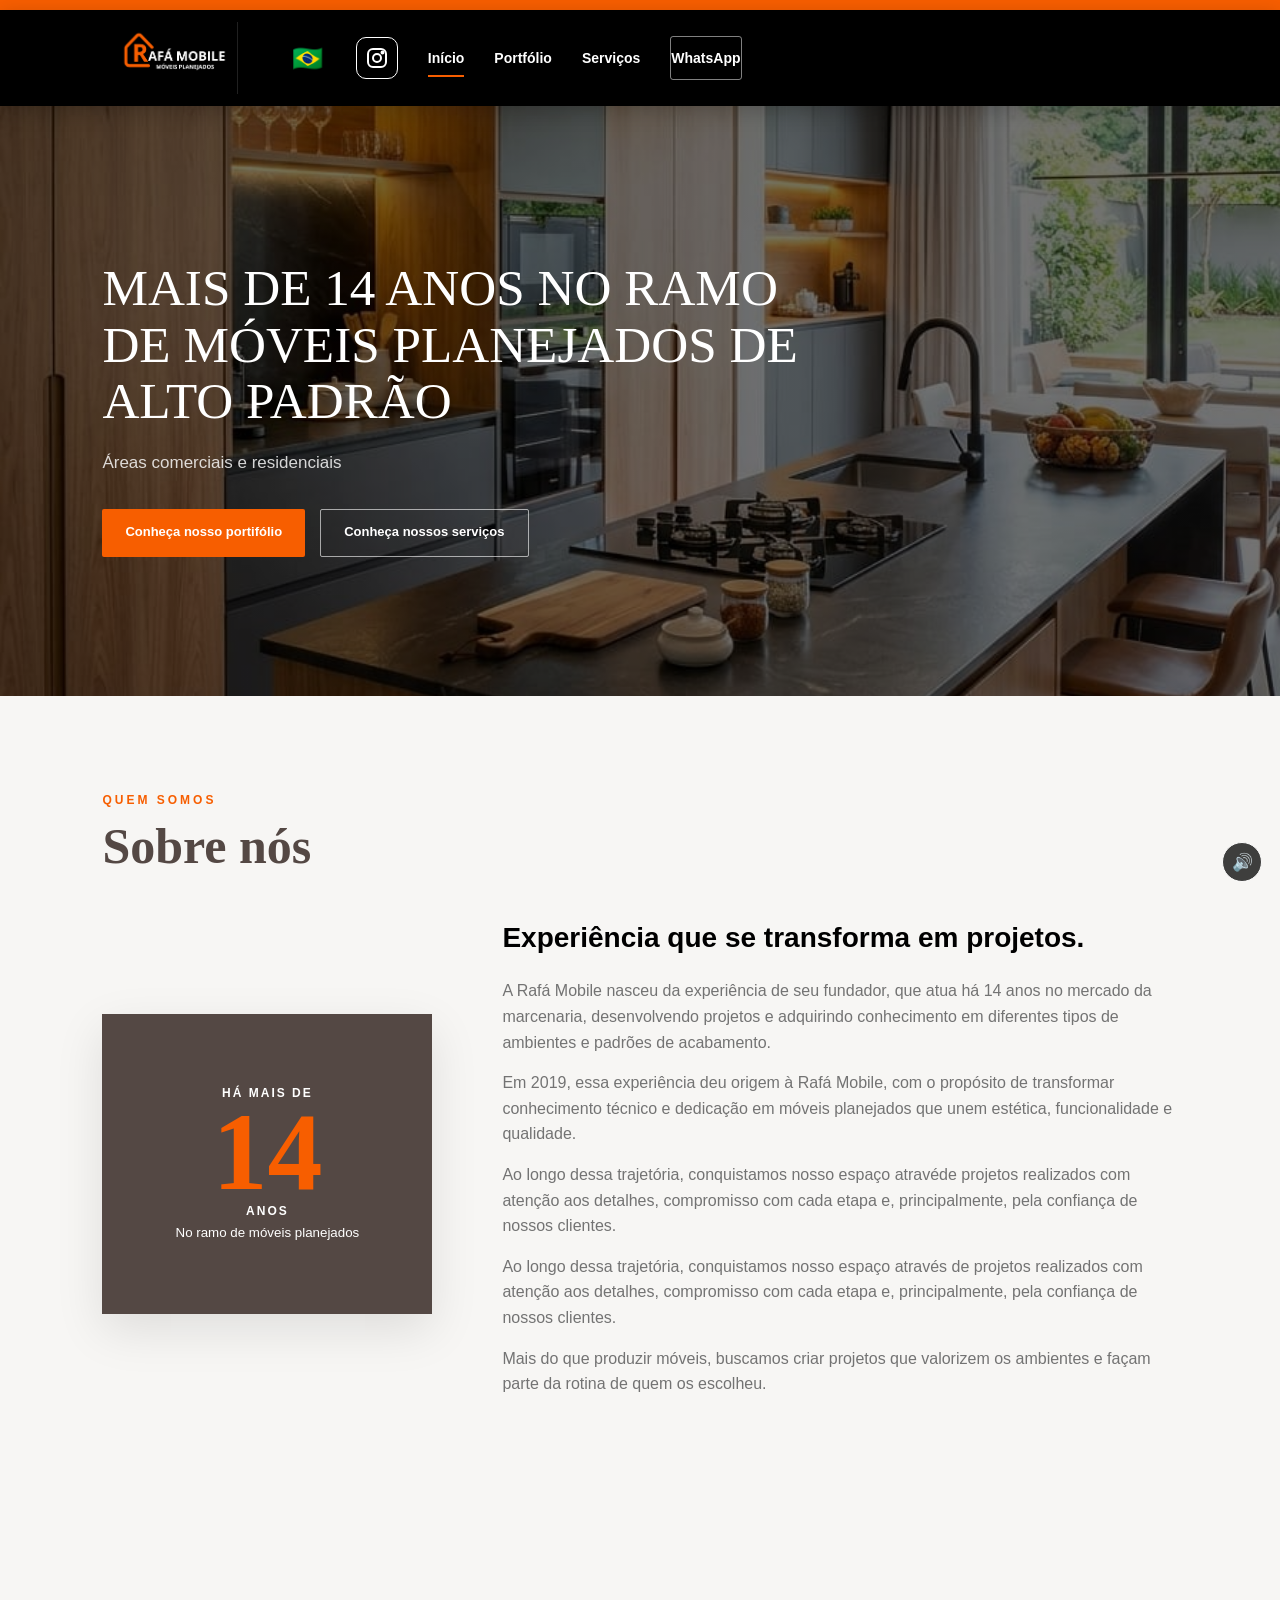
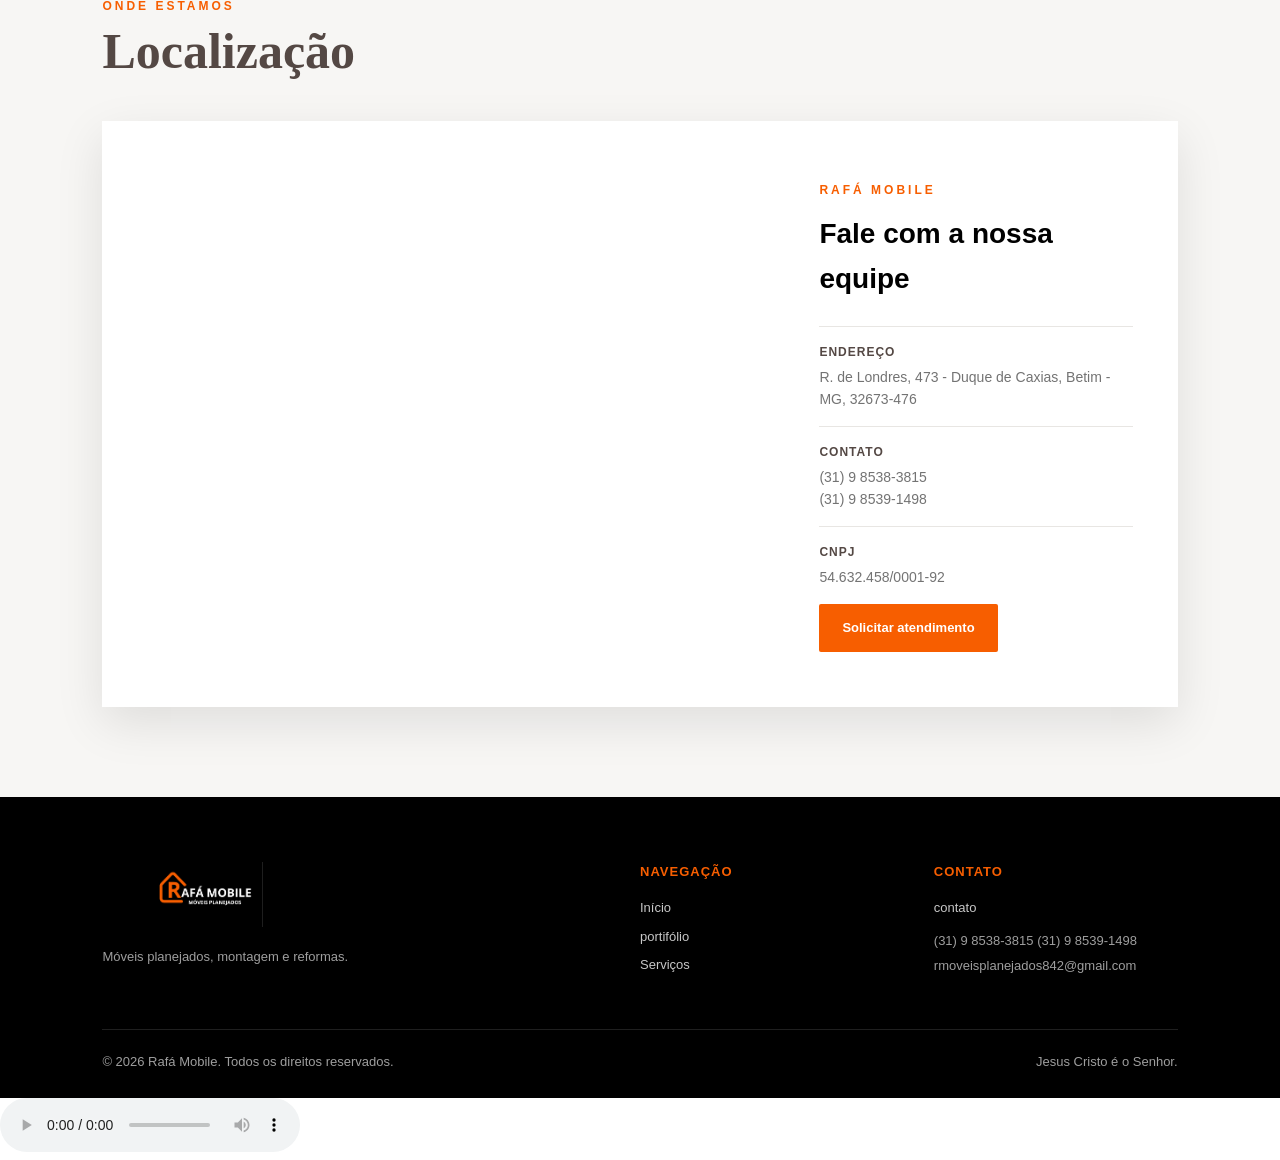
==== site marcenaria/index.html @ 4a2d2c44 "PRIMEIRA VERSÃO SITE RAFA MOBILE" ====
<!DOCTYPE html>
<html lang="pt-BR">

<head>

    <!-- =====================================================
         CONFIGURAÇÕES DA PÁGINA
         ===================================================== -->

    <!-- Permite utilizar caracteres como ç, ã, é, ô etc. -->
    <meta charset="UTF-8">

    <!-- Faz o site se adaptar a celulares, tablets e computadores -->
    <meta name="viewport" content="width=device-width, initial-scale=1.0">

    <!-- Nome que aparece na aba do navegador -->
    <title>Rafá Mobile | Móveis Planejados</title>

    <!-- Liga esta página ao arquivo CSS -->
    <link rel="stylesheet" href="style.css">

</head>


<body>


    <!-- =====================================================
         FAIXA LARANJA NO TOPO
         ===================================================== -->

    <div class="top-bar"></div>



    <!-- =====================================================
         CABEÇALHO / MENU PRINCIPAL
         ===================================================== -->
<header class="header">

    <!-- LOGO + INSTAGRAM -->
    <div class="logo-area">

        <a href="index.html" class="logo">
            <img src="tata.png" alt="Rafá Mobile - Móveis Planejados">
        </a>

         <span class="bandeira-brasil" title="Brasil">🇧🇷</span>

        <!-- Instagram -->
        <a href="https://www.instagram.com/rafamobileofc/"
           target="_blank"
           rel="noopener noreferrer"
           class="instagram">

            <svg class="instagram-svg" viewBox="0 0 24 24" aria-hidden="true">
    <rect x="3" y="3" width="18" height="18" rx="5"></rect>
    <circle cx="12" cy="12" r="4"></circle>
    <circle cx="17.5" cy="6.5" r="1"></circle>
</svg>
        </a>
        

    </div>
        </div>

    <!-- BOTÃO DO MENU NO CELULAR -->
    <button class="botao-menu" id="botaoMenu" type="button" aria-label="Abrir menu">
        ☰
    </button>

   


    <!-- MENU -->
    <nav class="menu">

        <a href="index.html" class="ativo">
            Início
        </a>

        <div class="menu-dropdown">

            <a href="portifolio.html">
                Portfólio
            </a>

            <div class="submenu">

                <a href="portifolio.html#cozinhas">Cozinhas</a>
                <a href="portifolio.html#quartos">Quartos</a>
                <a href="portifolio.html#salas">Salas</a>
                <a href="portifolio.html#banheiros">Banheiros</a>
                <a href="portifolio.html#salascomerciais">Salas Comerciais</a>
                
            </div>

        </div>

        <a href="servicos.html">
            Serviços
        </a>

        <a href="https://wa.me/5531985383815"
           target="_blank"
           rel="noopener noreferrer"
           class="botao-whatsapp">

            WhatsApp

        </a>

    </nav>

</header>



    <!-- =====================================================
         CONTEÚDO PRINCIPAL DO SITE
         ===================================================== -->

    <main>


        <!-- =================================================
             HERO / PRIMEIRO DESTAQUE
             ================================================= -->

        <section class="hero">


            <div class="hero-conteudo">


                <!-- Pequena identificação da empresa -->
                <span class="etiqueta">
                    
                </span>



                <!-- TÍTULO PRINCIPAL -->

                <h1>

                    MAIS DE 14 ANOS NO 
                    RAMO DE  MÓVEIS PLANEJADOS DE ALTO PADRÃO
                   <br>

                    <strong>
                         
                        
                    </strong>

                </h1>



                <!-- Texto de apresentação -->

                <p>
                    Áreas comerciais e residenciais
                </p>



                <!-- BOTÕES PRINCIPAIS -->

                <div class="hero-botoes">

                    <!-- Leva o cliente para os portfólios -->
                    <a
                        href="portifolio.html"
                        class="botao principal"
                    >
                        Conheça nosso portifólio
                    </a>


                    <!-- Leva o cliente para os serviços -->
                    <a
                        href="servicos.html"
                        class="botao secundario"
                    >
                        Conheça nossos serviços
                    </a>

                </div>


            </div>


        </section>



        <!-- =================================================
             QUEM SOMOS
             ================================================= -->

        <section class="secao sobre">


            <!-- TÍTULO DA SEÇÃO -->

            <div class="titulo-secao">

                <span>
                    QUEM SOMOS
                </span>

                <h2>
                    Sobre nós
                </h2>

            </div>



            <!-- =================================================
                 CONTEÚDO DA SEÇÃO
                 ================================================= -->

            <div class="sobre-grid">


                <!-- =================================================
                     DESTAQUE DA EXPERIÊNCIA
                     ================================================= -->

                <div class="experiencia">

                    <span>
                        HÁ MAIS DE
                    </span>

                    <strong>
                        14
                    </strong>

                    <span>
                        ANOS
                    </span>

                    <small>
                        No ramo de móveis planejados 
                    </small>

                </div>



                <!-- =================================================
                     TEXTO DA EMPRESA
                     ================================================= -->

                <div class="sobre-texto">


                    <h3>
                        Experiência que se transforma em projetos.
                    </h3>


                    <p>
                       A Rafá Mobile nasceu da experiência
                       de seu fundador, que atua há 14 anos no mercado
                       da marcenaria, desenvolvendo projetos e 
                       adquirindo conhecimento em diferentes tipos de 
                       ambientes e padrões de acabamento.
                    </p>


                    <p>
                       Em 2019, essa experiência deu origem à Rafá Mobile,
                       com o propósito de transformar 
                       conhecimento técnico e dedicação em móveis planejados
                       que unem estética, funcionalidade e qualidade.
                        
                    </p>


                    <p>
                       Ao longo dessa trajetória, conquistamos nosso espaço
                       atravéde projetos realizados com atenção aos detalhes, 
                       compromisso com cada etapa e, principalmente, pela 
                       confiança de nossos clientes.
                    </p>

                    <p>
                        Ao longo dessa trajetória, conquistamos nosso espaço
                        através de projetos realizados com atenção aos detalhes,
                        compromisso com cada etapa e, principalmente, pela
                        confiança de nossos clientes.
                    </p>

                    <p>
                        Mais do que produzir móveis, buscamos criar projetos que
                        valorizem os ambientes e façam parte da rotina de quem 
                        os escolheu.
                    </p>

                    

                </div>


            </div>


        </section>



        <!-- =================================================
             LOCALIZAÇÃO
             ================================================= -->

        <section class="secao localizacao">


            <!-- TÍTULO DA SEÇÃO -->

            <div class="titulo-secao">

                <span>
                    ONDE ESTAMOS
                </span>

                <h2>
                    Localização
                </h2>

            </div>



            <!-- =================================================
                 ÁREA DO MAPA + INFORMAÇÕES
                 ================================================= -->

            <div class="localizacao-grid">


                <!-- =================================================
                     MAPA

                     POR ENQUANTO É UM ESPAÇO RESERVADO.
                     DEPOIS VAMOS COLOCAR O GOOGLE MAPS AQUI.
                     ================================================= -->

              <iframe src="https://www.google.com/maps/embed?pb=!1m18!1m12
              !1m3!1d1492.9638254910103!2d-44.154298283526614!3d-19.933976
              031661878!2m3!1f0!2f0!3f0!3m2!1i1024!2i768!4f13.1!3m3!1m2!1s
              0xa6c1ea0f3ea251%3A0xa92722685cc5b4ae!2sR.%20de%20Londres%2C
              %20473%20-%20Duque%20de%20Caxias%2C%20Betim%20-%20MG%2C%2032
              673-476!5e1!3m2!1spt-BR!2sbr!4v1789169307112!5m2!1spt-BR!2sbr"
         width="300"
         height="200" 
             style="border:0;" allowfullscreen="" loading="lazy" referrerpolicy
             ="strict-origin-when-cross-origin">

              </iframe>



                <!-- =================================================
                     INFORMAÇÕES DA EMPRESA
                     ================================================= -->

                <div class="informacoes">


                    <!-- Nome da empresa -->

                    <span class="etiqueta">
                        RAFÁ MOBILE
                    </span>



                    <h3>
                        Fale com a nossa equipe
                    </h3>



                    <!-- =================================================
                         ENDEREÇO
                         ================================================= -->

                    <div class="informacao">

                        <strong>
                            Endereço
                        </strong>

                        <!--
                            TROCAR PELO ENDEREÇO REAL
                        -->

                        <span>
                            R. de Londres, 473 - Duque de Caxias, Betim - MG, 32673-476
                        </span>

                    </div>



                    <!-- =================================================
                         WHATSAPP / TELEFONES
                         ================================================= -->

                    <div class="informacao">

                        <strong>
                           contato
                        </strong>

                        <span>

                            (31) 9 8538-3815

                            <br>

                            (31) 9 8539-1498

                        </span>

                    </div>



                    <!-- =================================================
                         CNPJ
                         ================================================= -->

                    <div class="informacao">

                        <strong>
                            CNPJ
                        </strong>

                        <!--
                            TROCAR PELO CNPJ REAL
                        -->

                        <span>
                            54.632.458/0001-92
                        </span>

                    </div>



                    <!-- =================================================
                         BOTÃO DE ATENDIMENTO
                         ================================================= -->

                    <a
                        href="https://wa.me/5531985383815"
                        target="_blank"
                        rel="noopener noreferrer"
                        class="botao principal"
                    >
                        Solicitar atendimento
                    </a>


                </div>


            </div>


        </section>


    </main>



    <!-- =====================================================
         RODAPÉ
         ===================================================== -->

    <footer class="rodape">


        <div class="rodape-grid">


            <!-- =================================================
                 EMPRESA
                 ================================================= -->

            <div>

                <img
                    src="tata.png"
                    alt="Rafá Mobile"
                    class="logo-rodape"
                >


                <p>
                    Móveis planejados, montagem e reformas.
                </p>


            </div>



            <!-- =================================================
                 NAVEGAÇÃO
                 ================================================= -->

            <div>

                <h4>
                    Navegação
                </h4>


                <a href="index.html">
                    Início
                </a>


                <a href="portifolio.html">
                    portifólio
                </a>


                <a href="serviços.tml">
                    Serviços
                </a>

            </div>



            <!-- =================================================
                 CONTATO
                 ================================================= -->

            <div>

                <h4>
                    Contato
                </h4>


                <a
                    href="https://wa.me/5531985383815"
                    target="_blank"
                    rel="noopener noreferrer"
                >
                    contato
                </a>


                <span>
                    (31) 9 8538-3815
                </span>


                <span>
                    (31) 9 8539-1498
                </span>


                <!--
                    Quando você me passar o e-mail,
                    podemos colocar aqui também.
                -->

                <span>
                   rmoveisplanejados842@gmail.com
                </span>

            </div>


        </div>



        <!-- =================================================
             PARTE FINAL DO RODAPÉ
             ================================================= -->

        <div class="rodape-final">


            <span>
                © 2026 Rafá Mobile. Todos os direitos reservados.
            </span>


            <span>
                Jesus Cristo é o Senhor.
            </span>


        </div>


    </footer>

<audio id="somAmbiente" controls loop>
    <source src="musica.mp3" type="audio/mp3">
</audio>

<button id="botaoSom" class="botao-som" type="button">
    🔊
</button>

<script>
    const som = document.getElementById("somAmbiente");
    const botaoSom = document.getElementById("botaoSom");

    // Som bem baixinho, apenas como ambiente
    som.volume = 0.02;

    // Tenta iniciar o som automaticamente
    som.play().catch(function () {
        // O navegador pode bloquear o autoplay.
        // Nesse caso, o botão poderá iniciar o som.
    });

    // Botão para desligar ou ligar o som
    botaoSom.addEventListener("click", function () {

        if (som.paused) {
            som.play();
            botaoSom.textContent = "🔊";
        } else {
            som.pause();
            botaoSom.textContent = "🔇";
        }

    });

</script>

<script>
    const botaoMenu = document.getElementById("botaoMenu");
    const menu = document.querySelector(".menu");

    botaoMenu.addEventListener("click", function () {

        menu.classList.toggle("menu-aberto");

        if (menu.classList.contains("menu-aberto")) {
            botaoMenu.textContent = "✕";
        } else {
            botaoMenu.textContent = "☰";
        }

    });
</script>
</body>

</html>
---- site marcenaria/style.css ----
/* ==========================================================
   CORES DA RAFA MOBILE
   ========================================================== */

:root {

    /* Laranja da marcenaria */
    --laranja: #F75E00;

    /* Cinza */
    --cinza: #737373;

    /* Marrom */
    --marrom: #544844;

    /* Preto */
    --preto: #000000;

    /* Branco */
    --branco: #FFFFFF;

    /* Fundo levemente acinzentado */
    --fundo: #F7F6F4;

    /* Cinza bem claro */
    --cinza-claro: #E8E6E3;

    /*Fundo claro do portifolio*/
    --fundo-claro: #F2F2F2;
}


/* ==========================================================
   CONFIGURAÇÕES GERAIS
   ========================================================== */

*{
    box-sizing: border-box;
    margin: 0;
    padding: 0;
}


/* Rolagem suave quando clicar nos links */
html {
    scroll-behavior: smooth;
}


/* Corpo do site */
body {

    font-family: Arial, Helvetica, sans-serif;

    color: var(--preto);

    background: var(--branco);

    line-height: 1.6;
}


/* Tira o sublinhado dos links */
a {
    text-decoration: none;
    color: inherit;
}


/* ==========================================================
   FAIXA LARANJA DO TOPO
   ========================================================== */

.top-bar {

    height: 10px;

    background-color: #F75E00;
}


/* ==========================================================
   CABEÇALHO
   ========================================================== */

.header {

    min-height: 95px;

    padding: 12px 6%;

    background-color: var(--preto);

    display: flex;

    align-items: center;

    gap: 30px;

    position: sticky;

    top: 0;

    z-index: 100;

    box-shadow: 0 5px 20px rgba(0,0,0,0.20);
}


/* ==========================================================
   LOGO
   ========================================================== */

.logo {

    margin-right: auto;

    display: flex;

    align-items: center;
}


.logo img {

    width: 200px;

    max-height: 72px;

    object-fit: contain;
}
/* Área que junta a logo + Instagram */
.logo-area {
    display: flex;
    align-items: center;
    gap: 15px;
}

/* Ícone do Instagram */
.instagram {
    width: 40px;
    height: 40px;

    border: 2px solid var(--branco);
    border-radius: 10px;

    display: flex;
    align-items: center;
    justify-content: center;

    color: var(--branco);
    text-decoration: none;

    transition: 0.3s;
}

/* Desenho do Instagram */
.instagram-icone {
    font-size: 28px;
    line-height: 1;
}

/* Efeito quando passar o mouse */
.instagram:hover {
    color: var(--laranja);
    border-color: var(--laranja);
}


/* ==========================================================
   MENU
   ========================================================== */

.menu {

    display: flex;

    gap: 30px;

    align-items: center;
}


.menu a {

    color: white;

    font-size: 14px;

    font-weight: bold;

    padding: 10px 0;

    position: relative;
}


/* Linha laranja abaixo do menu */

.menu a::after {

    content: "";

    position: absolute;

    bottom: 2px;

    left: 0;

    width: 0;

    height: 2px;

    background-color: var(--laranja);

    transition: 0.3s;
}


/* Quando passar o mouse */

.menu a:hover::after {

    width: 100%;
}


/* Página atual */

.menu a.ativo::after {

    width: 100%;
}


/* ==========================================================
   BOTÃO WHATSAPP DO MENU
   ========================================================== */

.botao-whatsapp {

    color: white;

    border: 1px solid rgba(255,255,255,0.5);

    padding: 11px 18px;

    font-size: 13px;

    font-weight: bold;

    border-radius: 3px;

    transition: 0.3s;
}


.botao-whatsapp:hover {

    background-color: var(--laranja);

    border-color: var(--laranja);
}


/* ==========================================================
   PRIMEIRA SEÇÃO
   ========================================================== */

.hero
 {

    min-height: 590px;

    display: flex;

    align-items: center;

    padding: 80px 8%;

    /*
       Por enquanto usamos um fundo elegante.

       Depois podemos colocar uma foto REAL
       de um projeto da marcenaria aqui.
    */

    background:
        linear-gradient(
            90deg,
            rgba(0,0,0,0.92),
            rgba(0,0,0,0.65)
        ),
        linear-gradient(
            135deg,
            var(--marrom),
            var(--cinza)
        );
}


.hero-conteudo {

    max-width: 700px;

    color: white;
}


/* Pequeno texto */

.etiqueta {

    color: var(--laranja);

    font-size: 12px;

    font-weight: bold;

    letter-spacing: 3px;
}


/* Título principal */

.hero h1 {

    margin-top: 15px;

    margin-bottom: 20px;

    font-family: Georgia, serif;

    font-size: clamp(36px, 4vw, 52px);

    line-height: 1.1;

    font-weight: normal;
}


.hero h1 strong {

    font-weight: bold;
}


/* Texto abaixo do título */

.hero p {

    max-width: 600px;

    color: rgba(255,255,255,0.82);

    font-size: 17px;
}


/* ==========================================================
   BOTÕES DA PRIMEIRA SEÇÃO
   ========================================================== */

.hero-botoes {

    display: flex;

    gap: 15px;

    margin-top: 32px;

    flex-wrap: wrap;
}


/* Botão geral */

.botao {

    display: inline-flex;

    align-items: center;

    justify-content: center;

    min-height: 48px;

    padding: 0 23px;

    font-size: 13px;

    font-weight: bold;

    border-radius: 2px;

    transition: 0.3s;
}


/* Botão laranja */

.botao.principal {

    background-color: var(--laranja);

    color: white;
}


.botao.principal:hover {

    transform: translateY(-2px);

    filter: brightness(0.90);
}


/* Botão transparente */

.botao.secundario {

    border: 1px solid rgba(255,255,255,0.6);

    color: white;
}


.botao.secundario:hover {

    background-color: white;

    color: black;
}


/* ==========================================================
   SEÇÕES
   ========================================================== */

.secao {

    padding: 90px 8%;
}


/* ==========================================================
   TÍTULOS DAS SEÇÕES
   ========================================================== */

.titulo-secao {

    margin-bottom: 42px;
}


.titulo-secao span {

    color: var(--laranja);

    font-size: 12px;

    font-weight: bold;

    letter-spacing: 3px;
}


.titulo-secao h2 {

    font-family: Georgia, serif;

    font-size: 50px;

    line-height: 1.1;

    margin-top: 7px;

    color: var(--marrom);
}


/* Título centralizado */

.centralizado {

    text-align: 1px;
}


.centralizado p {

    color: var(--cinza);

    margin-top: 20px;
}


/* ==========================================================
   SOBRE NÓS
   ========================================================== */

.sobre {

    background-color: var(--fundo);
}


.sobre-grid {

    display: grid;

    grid-template-columns: 330px 1fr;

    gap: 70px;

    align-items: center;
}


/* Caixa dos 14 anos */

.experiencia {

    min-height: 300px;

    background-color: var(--marrom);

    color: white;

    display: flex;

    flex-direction: column;

    align-items: center;

    justify-content: center;

    text-align: center;

    box-shadow: 0 16px 45px rgba(0,0,0,0.10);
}


.experiencia strong {

    color: var(--laranja);

    font-family: Georgia, serif;

    font-size: 110px;

    line-height: 0.9;
}


.experiencia span {

    font-size: 12px;

    font-weight: bold;

    letter-spacing: 2px;
}


/* Texto */

.sobre-texto {

    max-width: 700px;
}


.sobre-texto h3 {

    font-size: 28px;

    margin-bottom: 18px;
}


.sobre-texto p {

    color: var(--cinza);

    margin-bottom: 15px;
}


/* ==========================================================
   CARDS DE SERVIÇOS
   ========================================================== */

.servicos {

    background-color: white;
}


.cards-servicos {

    max-width: 1100px;

    margin: 0 auto;

    display: grid;

    grid-template-columns: repeat(3, 1fr);

    gap: 20px;
}


.card-servico {

    padding: 35px;

    border: 1px solid var(--cinza-claro);

    background-color: white;

    transition: 0.3s;
}


/* Efeito quando passa o mouse */

.card-servico:hover {

    transform: translateY(-5px);

    box-shadow: 0 16px 45px rgba(0,0,0,0.10);

    border-color: var(--laranja);
}


.numero {

    color: var(--laranja);

    font-size: 13px;

    font-weight: bold;

    display: block;

    margin-bottom: 30px;
}


.card-servico h3 {

    font-size: 19px;

    margin-bottom: 10px;
}


.card-servico p {

    color: var(--cinza);

    font-size: 14px;
}


/* Botão central */

.botao-centralizado {

    text-align: center;

    margin-top: 35px;
}


/* Botão preto */

.botao-preto {

    background-color: var(--preto);

    color: white;
}


.botao-preto:hover {

    background-color: var(--marrom);
}


/* ==========================================================
   LOCALIZAÇÃO
   ========================================================== */

.localizacao {

    background-color: var(--fundo);
}


.localizacao-grid {

    display: grid;

    grid-template-columns: 1.25fr 0.75fr;

    min-height: 430px;

    background-color: white;

    box-shadow: 0 16px 45px rgba(0,0,0,0.10);
}


/* Área onde ficará o mapa */

.mapa {

    min-height: 430px;

    display: flex;

    align-items: center;

    justify-content: center;

    text-align: center;

    color: var(--cinza);

    /*
       Fundo provisório simulando mapa.
    */

    background-color: #eeeeee;

    background-image:
        linear-gradient(
            rgba(115,115,115,0.10) 1px,
            transparent 1px
        ),
        linear-gradient(
            90deg,
            rgba(115,115,115,0.10) 1px,
            transparent 1px
        );

    background-size: 45px 45px;
}


.mapa-conteudo h3 {

    margin-top: 5px;
}


.mapa-conteudo p {

    font-size: 14px;
}


.icone-mapa {

    color: var(--laranja);

    font-size: 42px;
}


/* Informações */

.informacoes {

    padding: 55px 45px;
}


.informacoes h3 {

    font-size: 28px;

    margin: 10px 0 25px;
}


.informacao {

    border-top: 1px solid var(--cinza-claro);

    padding: 16px 0;

    display: flex;

    flex-direction: column;

    gap: 3px;
}


.informacao strong {

    font-size: 12px;

    text-transform: uppercase;

    letter-spacing: 1px;

    color: var(--marrom);
}


.informacao span {

    color: var(--cinza);

    font-size: 14px;
}


/* ==========================================================
   WHATSAPP FLUTUANTE
   ========================================================== */

.whatsapp-flutuante {

    position: fixed;

    right: 22px;

    bottom: 22px;

    z-index: 200;

    background-color: #1cae55;

    color: white;

    padding: 13px 18px;

    border-radius: 30px;

    font-size: 13px;

    font-weight: bold;

    box-shadow: 0 8px 25px rgba(0,0,0,0.22);

    transition: 0.3s;
}


.whatsapp-flutuante:hover {

    transform: translateY(-3px);
}


/* ==========================================================
   RODAPÉ
   ========================================================== */

.rodape {

    background-color: var(--preto);

    color: white;

    padding: 65px 8% 25px;
}


.rodape-grid {

    display: grid;

    grid-template-columns: 2fr 1fr 1fr;

    gap: 50px;

    padding-bottom: 45px;
}


/* Logo do rodapé */

.logo-rodape {

    width: 210px;

    max-height: 65px;

    object-fit: contain;

    margin-bottom: 12px;
}


.rodape p,
.rodape span {

    color: rgba(255,255,255,0.62);

    font-size: 13px;
}


.rodape h4 {

    color: var(--laranja);

    margin-bottom: 15px;

    font-size: 13px;

    text-transform: uppercase;

    letter-spacing: 1px;
}


.rodape a {

    display: block;

    color: rgba(255,255,255,0.78);

    font-size: 13px;

    margin: 8px 0;
}


.rodape a:hover {

    color: var(--laranja);
}


/* ==========================================================
   PARTE FINAL DO RODAPÉ
   ========================================================== */

.rodape-final {

    border-top: 1px solid rgba(255,255,255,0.12);

    padding-top: 22px;

    display: flex;

    justify-content: space-between;

    gap: 20px;

    flex-wrap: wrap;
}


/* ==========================================================
   RESPONSIVIDADE
   ========================================================== */

/*
   Quando a tela ficar menor, como em um celular,
   o layout vai se adaptar.
*/

@media (max-width: 850px) {

    .header {

        flex-wrap: wrap;

        padding: 12px 5%;
    }


    .logo {

        width: 100%;
    }


    .logo img {

        width: 190px;
    }


    .menu {

        width: 100%;

        gap: 20px;

        overflow-x: auto;
    }


    .sobre-grid {

        grid-template-columns: 1fr;
    }


    .localizacao-grid {

        grid-template-columns: 1fr;
    }


    .cards-servicos {

        grid-template-columns: 1fr;
    }


    .mapa {

        min-height: 300px;
    }


    .rodape-grid {

        grid-template-columns: 1fr 1fr;
    }
}


/* ==========================================================
   CELULAR PEQUENO
   ========================================================== */

@media (max-width: 520px) {

    .secao {

        padding: 65px 6%;
    }


    .hero {

        min-height: 560px;

        padding: 60px 6%;
    }


    .hero h1 {

        font-size: 40px;
    }


    .hero-botoes .botao {

        width: 100%;
    }


    .rodape-grid {

        grid-template-columns: 1fr;
    }


    .whatsapp-flutuante {

        right: 15px;

        bottom: 15px;
    }
}


/*comeco da pagina porfifolio*/
/* =========================================================
   PORTFÓLIO RAFÁ MOBILE
   Layout pensado primeiro para celular
   ========================================================= */


/* =========================================================
   TOPO
   ========================================================= */

.portfolio-topo {
    background-color: var(--preto);
    color: var(--branco);
    padding: 15px 6% 55px;
}


/* Botão pequeno no canto superior */

.voltar-inicio {
    display: inline-block;

    color: rgba(255,255,255,0.75);

    font-size: 12px;
    font-weight: bold;

    margin-bottom: 25px;

    transition: 0.3s;
}

.voltar-inicio:hover {
    color: var(--laranja);
}


/* Logo */

.portfolio-logo {
    text-align: center;
    margin-bottom: 35px;
}

.portfolio-logo img {
    width: 190px;
    max-width: 80%;
    height: auto;
}


/* Apresentação */

.portfolio-apresentacao {
    text-align: center;
    max-width: 100px;
    margin: 0 auto;
}

.portfolio-apresentacao > span {
    color: var(--laranja);

    font-size: 12px;
    font-weight: bold;

    letter-spacing: 3px;
}

.portfolio-apresentacao h1 {
    font-family: Georgia, serif;

    font-size: 32px;
    line-height: 1.2;

    font-weight: normal;

    margin: 12px 0 18px;
}

.portfolio-apresentacao p {
    color: rgba(255,255,255,0.72);

    font-size: 7px;
    line-height: 1.7;
}


/* =========================================================
   CATEGORIAS
   ========================================================= */

.portfolio-categorias {
    background-color: var(--fundo-claro);

    padding: 35px 6%;

    text-align: center;

    border-bottom: 1px solid var(--cinza-claro);
}


.titulo-categoria {
    display: block;

    color: var(--laranja);

    font-size: 11px;
    font-weight: bold;

    letter-spacing: 2px;

    margin-bottom: 18px;
}


.botoes-categorias {
    display: flex;

    justify-content: center;

    flex-wrap: wrap;

    gap: 9px;
}


.botoes-categorias a {
    display: inline-flex;

    align-items: center;
    justify-content: center;

    min-height: 42px;

    padding: 0 16px;

    background-color: var(--branco);

    border: 1px solid var(--marrom);

    color: var(--marrom);

    font-size: 12px;
    font-weight: bold;

    border-radius: 2px;

    transition: 0.3s;
}


.botoes-categorias a:hover {
    background-color: var(--laranja);

    border-color: var(--laranja);

    color: var(--branco);
}


/* =========================================================
   CATEGORIAS / AMBIENTES
   ========================================================= */

.portfolio-categoria {
    padding: 65px 6%;

    /* Faz o clique da categoria parar no lugar certo */
    scroll-margin-top: 20px;
}


/* Fundo alternado entre as categorias */

.portfolio-categoria:nth-of-type(even) {
    background-color: var(--fundo-claro);
}


/* Título do ambiente */

.titulo-ambiente {
    text-align: center;

    margin-bottom: 35px;
}


.titulo-ambiente span {
    color: var(--laranja);

    font-size: 11px;
    font-weight: bold;

    letter-spacing: 3px;
}


.titulo-ambiente h2 {
    color: var(--marrom);

    font-family: Georgia, serif;

    font-size: 36px;

    line-height: 1.1;

    margin-top: 7px;
}


/* =========================================================
   LISTA DOS PROJETOS
   ========================================================= */

.projetos-grid {

    /*
       No celular:
       um projeto por vez.
    */

    display: grid;

    grid-template-columns: 1fr;

    gap: 35px;

    max-width: 700px;

    margin: 0 auto;
}


/* =========================================================
   CARTÃO DO PROJETO
   ========================================================= */

.projeto {

    background-color: var(--branco);

    border: 1px solid var(--cinza-claro);

    overflow: hidden;
}


/* =========================================================
   IMAGENS
   ========================================================= */

.imagem-projeto {
    width: 100%;

    background-color: var(--fundo);
}


/* Texto PROJETO / EXECUTADO */

.imagem-projeto > span {
    display: block;

    padding: 10px 15px 8px;

    color: var(--marrom);

    font-size: 10px;

    font-weight: bold;

    letter-spacing: 2px;

    background-color: var(--fundo);
}


/*
   A imagem ocupa toda a largura disponível.

   Você pode colocar uma imagem maior ou menor.
   O site adapta automaticamente.
*/

.imagem-projeto img {

    display: block;

    width: 100%;

    /*
       Mantém todas as imagens com proporção igual.
    */

    aspect-ratio: 4 / 3;

    /*
       Faz a imagem preencher o espaço
       sem deformar.
    */

    object-fit: cover;
}


/* =========================================================
   TEXTO DO PROJETO
   ========================================================= */

.projeto-conteudo {

    padding: 22px 20px 25px;
}


.projeto-conteudo h3 {

    color: var(--preto);

    font-size: 18px;

    margin-bottom: 9px;
}


.projeto-conteudo p {

    color: var(--cinza);

    font-size: 13px;

    line-height: 1.7;

    margin-bottom: 20px;
}


/* =========================================================
   BOTÃO DO WHATSAPP / ORÇAMENTO
   ========================================================= */

.botao-projeto {

    display: flex;

    align-items: center;

    justify-content: center;

    width: 100%;

    min-height: 45px;

    padding: 0 18px;

    background-color: var(--laranja);

    color: var(--branco);

    font-size: 12px;

    font-weight: bold;

    border-radius: 2px;

    transition: 0.3s;
}


.botao-projeto:hover {

    background-color: var(--marrom);

    transform: translateY(-2px);
}


/* =========================================================
   COMPUTADOR
   ========================================================= */

@media (min-width: 700px) {

    .portfolio-topo {

        padding: 20px 8% 70px;
    }


    .portfolio-logo img {

        width: 220px;
    }


    .portfolio-apresentacao h1 {

        font-size: 45px;
    }


    .portfolio-categoria {

        padding: 90px 8%;
    }


    /*
       No computador, os projetos ficam
       dois lado a lado.
    */

    .projetos-grid {

        grid-template-columns: repeat(2, 1fr);

        max-width: 1100px;

        gap: 25px;
    }

}


/* =========================================================
   CELULARES MUITO PEQUENOS
   ========================================================= */

@media (max-width: 380px) {

    .portfolio-apresentacao h1 {

        font-size: 28px;
    }


    .botoes-categorias a {

        width: 100%;
    }

}
/* ==============================
   MENU SUSPENSO DO PORTFÓLIO
   ============================== */

/* Área que segura o botão Portfólio e o submenu */
.menu-dropdown {
    position: relative;
}

/* Esconde as opções inicialmente */
.submenu {
    display: none;
    position: absolute;
    top: 100%;
    left: 50%;
    transform: translateX(-50%);
    background-color: var(--preto);
    min-width: 160px;
    padding: 8px 0;
    z-index: 1000;
}

/* Faz as opções aparecerem ao passar o mouse */
.menu-dropdown:hover .submenu {
    display: flex;
    flex-direction: column;
}

/* Aparência de cada opção */
.submenu a {
    color: var(--branco);
    text-decoration: none;
    padding: 10px 18px;
    font-size: 14px;
    text-align: center;
    white-space: nowrap;
}

/* Quando passar o mouse em uma opção */
.submenu a:hover {
    background-color: var(--laranja);
}

/* =========================================
   FOTOS DE FUNDO SOMENTE NO HERO
   ========================================= */

.hero {
    background-image:
        linear-gradient(rgba(0, 0, 0, 0.55), rgba(0, 0, 0, 0.55)),
        url("imagens/cozinha-01-executado.jpg");

    background-size: cover;
    background-position: center;

    animation: trocar-fundo-hero 20s infinite;
}


/* =========================================
   TROCA AUTOMÁTICA DAS FOTOS
   ========================================= */

@keyframes trocar-fundo-hero {

    0%, 24% {
        background-image:
            linear-gradient(rgba(0, 0, 0, 0.55), rgba(0, 0, 0, 0.55)),
            url("capa1.jpeg");
    }

    25%, 49% {
        background-image:
            linear-gradient(rgba(0, 0, 0, 0.55), rgba(0, 0, 0, 0.55)),
            url("capa2.jpeg");}

    50%, 74% {
        background-image:
            linear-gradient(rgba(0, 0, 0, 0.55), rgba(0, 0, 0, 0.55)),
            url("capa3.jpeg");
    }

    75%, 100% {
        background-image:
            linear-gradient(rgba(0, 0, 0, 0.55), rgba(0, 0, 0, 0.55)),
            url("capa4.jpeg");
    }

}
/* FOTO DE FUNDO DO HERO */
.hero {
    background-image:
        linear-gradient(rgba(0, 0, 0, 0.55), rgba(0, 0, 0, 0.55)),
        url("capa1.jpeg");

    background-size: cover;
    background-position: center;
}

/* =====================================================
   PÁGINA DE SERVIÇOS
===================================================== */


/* Área principal da página */
.pagina-servicos {
    background-color: var(--fundo-claro);
    min-height: 100vh;
}


/* =====================================================
   BOTÃO VOLTAR AO INÍCIO
===================================================== */

.voltar-inicio {
    max-width: 1200px;
    margin: 0 auto;
    padding: 25px 30px 0;
}

.voltar-inicio a {
    color: var(--marrom);
    text-decoration: none;
    font-size: 14px;
    font-weight: 600;
}

.voltar-inicio a:hover {
    color: var(--laranja);
}


/* =====================================================
   TÍTULO DA PÁGINA
===================================================== */

.titulo-servicos {
    max-width: 900px;
    margin: 0 auto;
    padding: 60px 30px 50px;
    text-align: center;
}

.titulo-servicos span {
    color: var(--laranja);
    font-size: 13px;
    font-weight: bold;
    letter-spacing: 3px;
}

.titulo-servicos h1 {
    margin: 12px 0 15px;
    font-size: 42px;
    color: var(--preto);
}

.titulo-servicos p {
    max-width: 650px;
    margin: 0 auto;
    color: var(--cinza);
    font-size: 17px;
    line-height: 1.7;
}


/* =====================================================
   LISTA DOS SERVIÇOS
===================================================== */

.lista-servicos {
    width: 100%;
}


/* Cada serviço */
.servico-bloco {
    width: 100%;
    max-width: 1200px;
    min-height: 420px;

    margin: 0 auto 70px;

    display: grid;
    grid-template-columns: 1fr 1fr;

    align-items: stretch;
}


/* =====================================================
   IMAGEM
===================================================== */

.servico-imagem {
    width: 100%;
    height: 420px;
    overflow: hidden;
}

.servico-imagem img {
    width: 100%;
    height: 100%;

    object-fit: cover;

    display: block;
}


/* =====================================================
   TEXTO
===================================================== */

.servico-texto {
    display: flex;
    flex-direction: column;
    justify-content: center;

    padding: 60px;
    background-color: var(--branco);
}

.servico-texto span {
    color: var(--laranja);
    font-size: 12px;
    font-weight: bold;
    letter-spacing: 2px;
}

.servico-texto h2 {
    margin: 12px 0 18px;

    font-size: 32px;
    color: var(--preto);
}

.servico-texto p {
    margin: 0;

    max-width: 480px;

    color: var(--cinza);

    font-size: 16px;
    line-height: 1.8;
}


/* =====================================================
   INVERTER O LADO DA IMAGEM

   Nos serviços com a classe "invertido",
   o texto fica primeiro e a imagem depois.
===================================================== */

.servico-bloco.invertido {
    direction: rtl;
}

.servico-bloco.invertido .servico-texto,
.servico-bloco.invertido .servico-imagem {
    direction: ltr;
}


/* =====================================================
   ÁREA DO BOTÃO FINAL
===================================================== */

.servico-contato {
    max-width: 900px;

    margin: 20px auto 0;

    padding: 80px 30px;

    text-align: center;
}

.servico-contato h2 {
    margin: 0 0 15px;

    font-size: 32px;
    color: var(--preto);
}

.servico-contato p {
    margin: 0 0 30px;

    color: var(--cinza);

    font-size: 16px;
    line-height: 1.7;
}


/* =====================================================
   RESPONSIVIDADE
   CELULAR
===================================================== */

@media (max-width: 768px) {

    /* Cabeçalho menor no celular */
    .header {
        padding: 12px 18px;
    }

    .logo img {
        width: 150px;
    }

    .menu {
        gap: 10px;
    }

    .menu a {
        font-size: 12px;
    }

    .botao-whatsapp {
        padding: 8px 12px !important;
        font-size: 11px !important;
    }


    /* Voltar */
    .voltar-inicio {
        padding: 20px 20px 0;
    }


    /* Título */
    .titulo-servicos {
        padding: 45px 20px 40px;
    }

    .titulo-servicos h1 {
        font-size: 32px;
    }

    .titulo-servicos p {
        font-size: 15px;
    }


    /* Serviços passam para uma coluna */
    .servico-bloco,
    .servico-bloco.invertido {

        display: grid;

        grid-template-columns:1fr 1fr;

        width: 100%;

        margin-bottom: 45px;

        direction: ltr;
    }


    /* Imagem */
    .servico-imagem {
        height: 250px;
    }


    /* Texto */
    .servico-texto {
        padding: 35px 25px;
    }

    .servico-texto h2 {
        font-size: 26px;
    }

    .servico-texto p {
        font-size: 15px;
    }


    /* Botão final */
    .servico-contato {
        padding: 60px 20px;
    }

    .servico-contato h2 {
        font-size: 26px;
    }

}
/* =========================================
   INSTAGRAM AO LADO DA LOGO
========================================= */

.instagram {
    width: 42px;
    height: 42px;

    border: 1px solid #ffffff;
    border-radius: 10px;

    display: flex;
    align-items: center;
    justify-content: center;

    color: #ffffff;
    text-decoration: none;

    margin-left: 18px;

    transition: 0.3s;
}

.instagram span {
    font-size: 30px;
    line-height: 1;
}

.instagram:hover {
    border-color: var(--laranja);
    color: var(--laranja);
}

/* =========================================
   AJUSTE DO CABEÇALHO NO CELULAR
========================================= */

@media (max-width: 768px) {

    /* Diminui a altura do cabeçalho */
    .header {
        min-height: auto;
        padding: 10px 18px 15px;

        display: flex;
        flex-direction: column;
        align-items: stretch;
    }


    /* Logo + Instagram ficam lado a lado */
    .logo-area {
        width: 100%;

        display: flex;
        flex-direction: row;
        align-items: center;

        gap: 15px;
    }


    /* Diminui um pouco a logo */
    .logo img {
        width: 155px;
        height: auto;
    }


    /* Ícone do Instagram */
    .instagram {
        width: 38px;
        height: 38px;

        margin-left: 0;
        flex-shrink: 0;
    }


    .instagram-icone {
        font-size: 26px;
    }


    /* Menu fica embaixo da logo */
    .menu {
        width: 100%;

        display: flex;
        align-items: center;

        gap: 18px;

        margin-top: 15px;
    }

}
/* =========================================
   CABEÇALHO NO CELULAR - AJUSTE FINAL
========================================= */

@media (max-width: 768px) {

    /* Deixa o cabeçalho mais compacto */
    .header {
        min-height: 0;
        height: auto;

        padding: 12px 20px 14px;

        display: flex;
        flex-direction: column;

        align-items: stretch;
    }


    /* LOGO + INSTAGRAM NA MESMA LINHA */
    .logo-area {
        width: 100%;
        height: 65px;

        display: flex !important;
        flex-direction: row !important;

        align-items: center !important;
        justify-content: flex-start !important;

        gap: 14px;
    }


    /* Tamanho da logo */
    .logo img {
        width: 175px;
        height: auto;
    }


    /* Ícone do Instagram */
    .instagram {
        width: 38px;
        height: 38px;

        margin: 0 !important;

        flex-shrink: 0;

        display: flex;
        align-items: center;
        justify-content: center;
    }


    .instagram-icone {
        font-size: 25px;
    }


    /* MENU */
    .menu {
        width: 100%;

        display: flex;
        flex-direction: row;

        align-items: center;
        justify-content: flex-start;

        gap: 18px;

        margin-top: 10px;
    }


    /* Textos do menu */
    .menu > a,
    .menu-dropdown > a {
        font-size: 14px;
        white-space: nowrap;
    }


    /* Botão WhatsApp */
    .menu .botao-whatsapp {
        padding: 9px 13px !important;
        font-size: 13px !important;
    }

}
/* =========================================
   BOTÃO DO SOM
   ========================================= */

.botao-som {
    position: fixed;
    right: 18px;
    bottom: 18px;

    width: 40px;
    height: 40px;

    border-radius: 50%;
    border: 1px solid #FFFFFF;

    background-color: #000000;
    color: #FFFFFF;

    font-size: 17px;

    display: flex;
    align-items: center;
    justify-content: center;

    cursor: pointer;

    z-index: 9999;

    opacity: 0.75;
}

/* Quando passar o mouse por cima */
.botao-som:hover {
    background-color: #F75E00;
    opacity: 1;
}
/* ÍCONE REAL DO INSTAGRAM */
.instagram-svg {
    width: 24px;
    height: 24px;
    fill: none;
    stroke: currentColor;
    stroke-width: 2;
}

/* BANDEIRA DO BRASIL */
.bandeira-brasil {
    font-size: 25px;
    line-height: 1;
}
/* ==========================================================
   MENU HAMBÚRGUER
   ========================================================== */

/* Botão escondido no computador */
.botao-menu {
    display: none;
}


/* ==========================================================
   MENU NO CELULAR
   ========================================================== */

@media (max-width: 850px) {

    /* Botão ☰ */
    .botao-menu {
        display: flex;

        width: 42px;
        height: 42px;

        align-items: center;
        justify-content: center;

        background-color: transparent;
        color: #FFFFFF;

        border: 1px solid #FFFFFF;
        border-radius: 8px;

        font-size: 24px;
        cursor: pointer;

        position: absolute;
        right: 5%;
        top: 20px;

        z-index: 1000;
    }


    /* Menu fechado */
    .menu {
        display: none;
    }


    /* Menu aberto */
    .menu.menu-aberto {
        display: flex;

        width: 100%;

        flex-direction: column;
        align-items: center;

        gap: 18px;

        padding-top: 20px;
    }

}
@media (max-width: 850px) {

    .logo-area {
        padding-right: 65px !important;
    }

}
@media (max-width: 850px) {

    .logo {
        transform: translateX(-15px);
    }

}
/* =========================================================
   PORTFÓLIO - AJUSTE DO CELULAR
   ========================================================= */

@media (max-width: 700px) {

    /* =========================================
       PARTE PRETA DO PORTFÓLIO
       ========================================= */

    .portfolio-topo {
        padding: 12px 6% 28px;
    }


    /* =========================================
       BOTÃO VOLTAR
       Pequeno e discreto
       ========================================= */

    .portfolio-topo .voltar-inicio {
        display: block;

        color: rgba(255,255,255,0.65);

        font-size: 11px;
        font-weight: 500;

        margin: 0 0 38px 0;

        padding: 0;

        text-align: left;
    }


    .portfolio-topo .voltar-inicio:hover {
        color: var(--laranja);
    }


    /* =========================================
       ESCONDE A LOGO NO CELULAR
       ========================================= */

    .portfolio-logo {
        display: none;
    }


    /* =========================================
       APRESENTAÇÃO
       ========================================= */

    .portfolio-apresentacao {
        max-width: 100%;

        margin: 0 auto;

        text-align: center;
    }


    /* Palavra PORTFÓLIO
       fica pequena, só como identificação */

    .portfolio-apresentacao > span {
        display: block;

        color: var(--laranja);

        font-size: 10px;

        font-weight: bold;

        letter-spacing: 4px;

        margin-bottom: 13px;
    }


    /* =========================================
       FRASE PRINCIPAL
       ========================================= */

    .portfolio-apresentacao h1 {
        font-family: Georgia, serif;

        font-size: 28px;

        line-height: 1.18;

        font-weight: normal;

        margin: 0;
    }


    /* =========================================
       ESCONDE O TEXTO DE APRESENTAÇÃO
       ========================================= */

    .portfolio-apresentacao p {
        display: none;
    }


    /* =========================================
       CATEGORIAS
       VOLTAM PARA A ÁREA CLARA
       ========================================= */

    .portfolio-categorias {
        background-color: var(--fundo-claro);

        padding: 30px 6% 35px;

        border-bottom: 1px solid var(--cinza-claro);

        text-align: center;
    }


    /* Título CATEGORIAS */

    .titulo-categoria {
        display: block;

        color: var(--laranja);

        font-size: 11px;

        font-weight: bold;

        letter-spacing: 3px;

        margin-bottom: 18px;
    }


    /* =========================================
       BOTÕES
       ========================================= */

    .botoes-categorias {
        display: flex;

        justify-content: center;

        flex-wrap: wrap;

        gap: 10px;
    }


    .botoes-categorias a {
        min-height: 42px;

        padding: 0 16px;

        background-color: var(--branco);

        border: 1px solid var(--marrom);

        color: var(--marrom);

        font-size: 12px;

        font-weight: bold;

        border-radius: 2px;
    }

}
/* AJUSTE DO TOPO DO PORTFÓLIO NO CELULAR */
@media (max-width: 700px) {

    /* Diminui a altura da parte preta */
    .portfolio-topo {
        padding: 10px 1% 25px;
    }

    /* Texto "PORTFÓLIO" */
    .portfolio-apresentacao > span {
        font-size: 8px;
        letter-spacing: 3px;
        margin-bottom: 10px;
    }

    /* Título principal */
    .portfolio-apresentacao h1 {
        font-size: 15px;
        line-height: 1.2;
        margin: 0;
    }

    /* Esconde o texto comprido no celular */
    .portfolio-apresentacao p {
        display: none;
    }

    /* Espaço do "Voltar ao início" */
    .portfolio-topo .voltar-inicio {
        margin-bottom: 25px;
        font-size: 8px;
    }

}
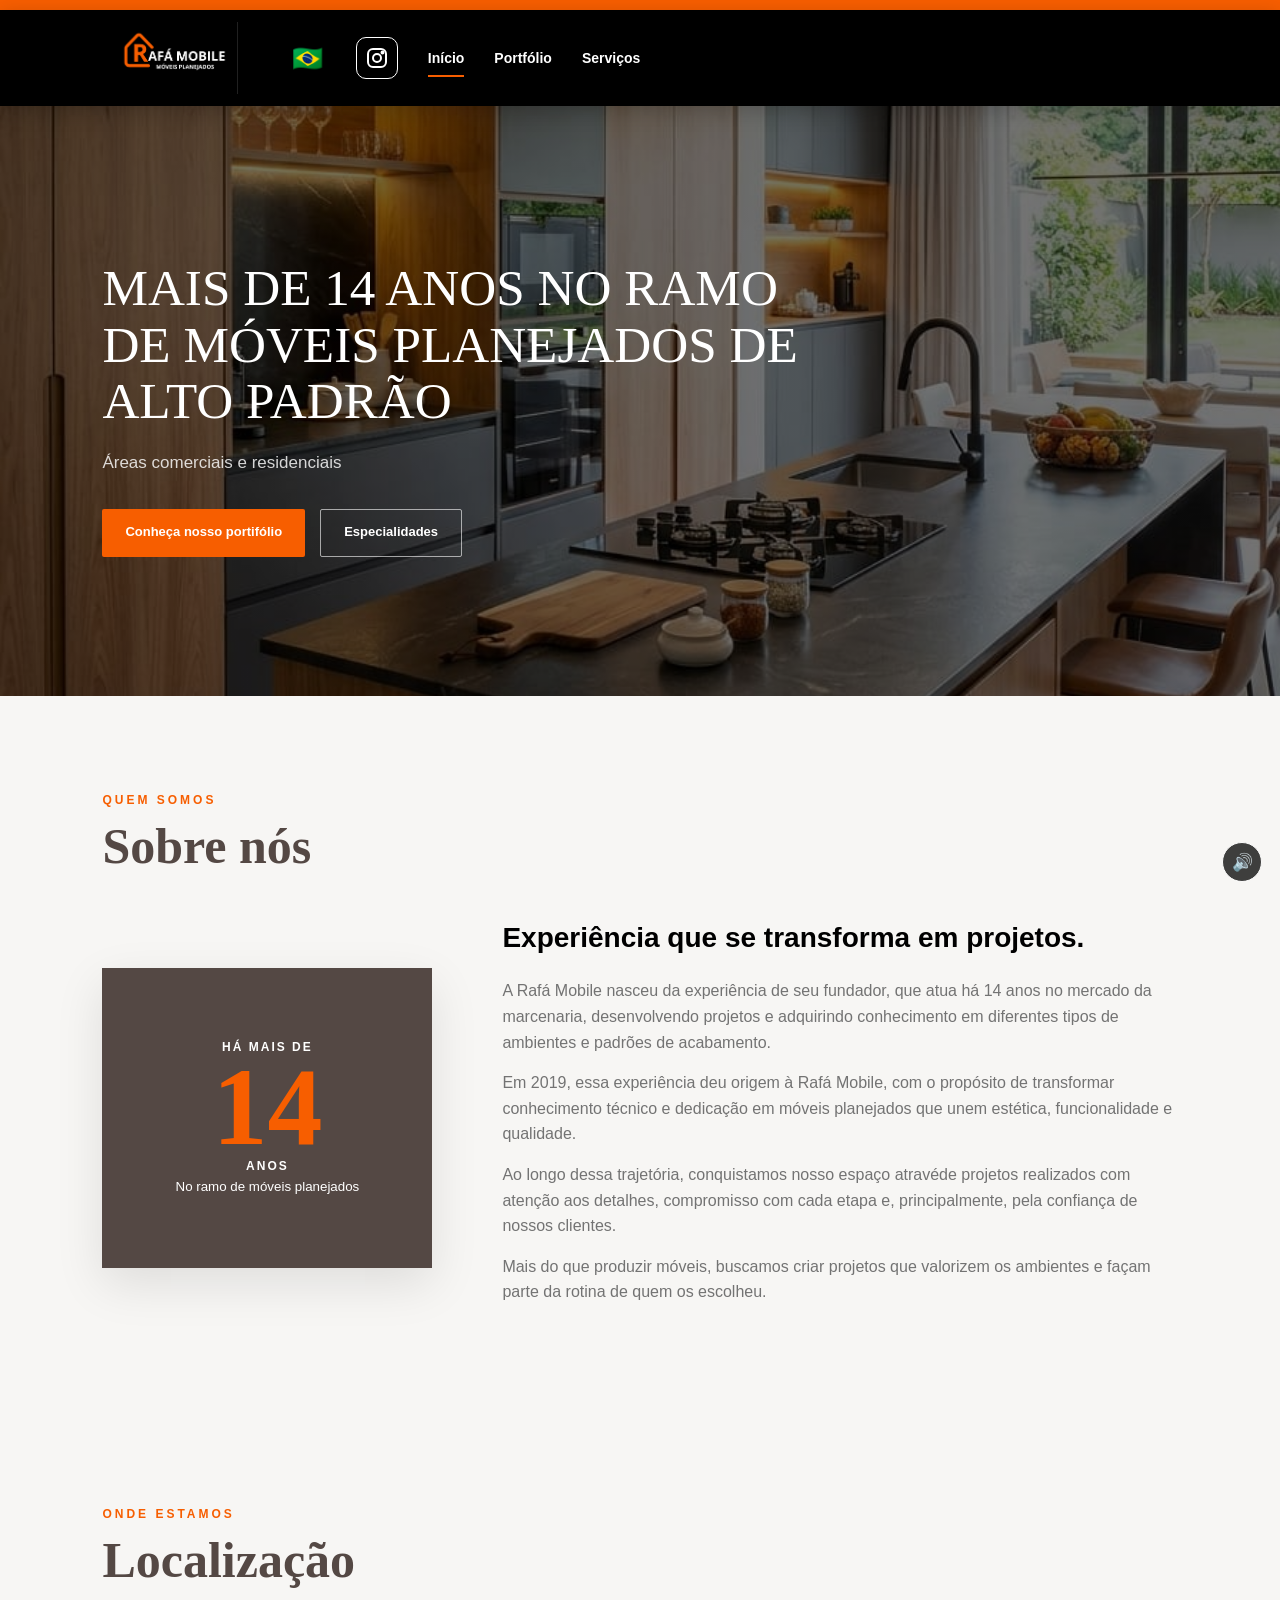
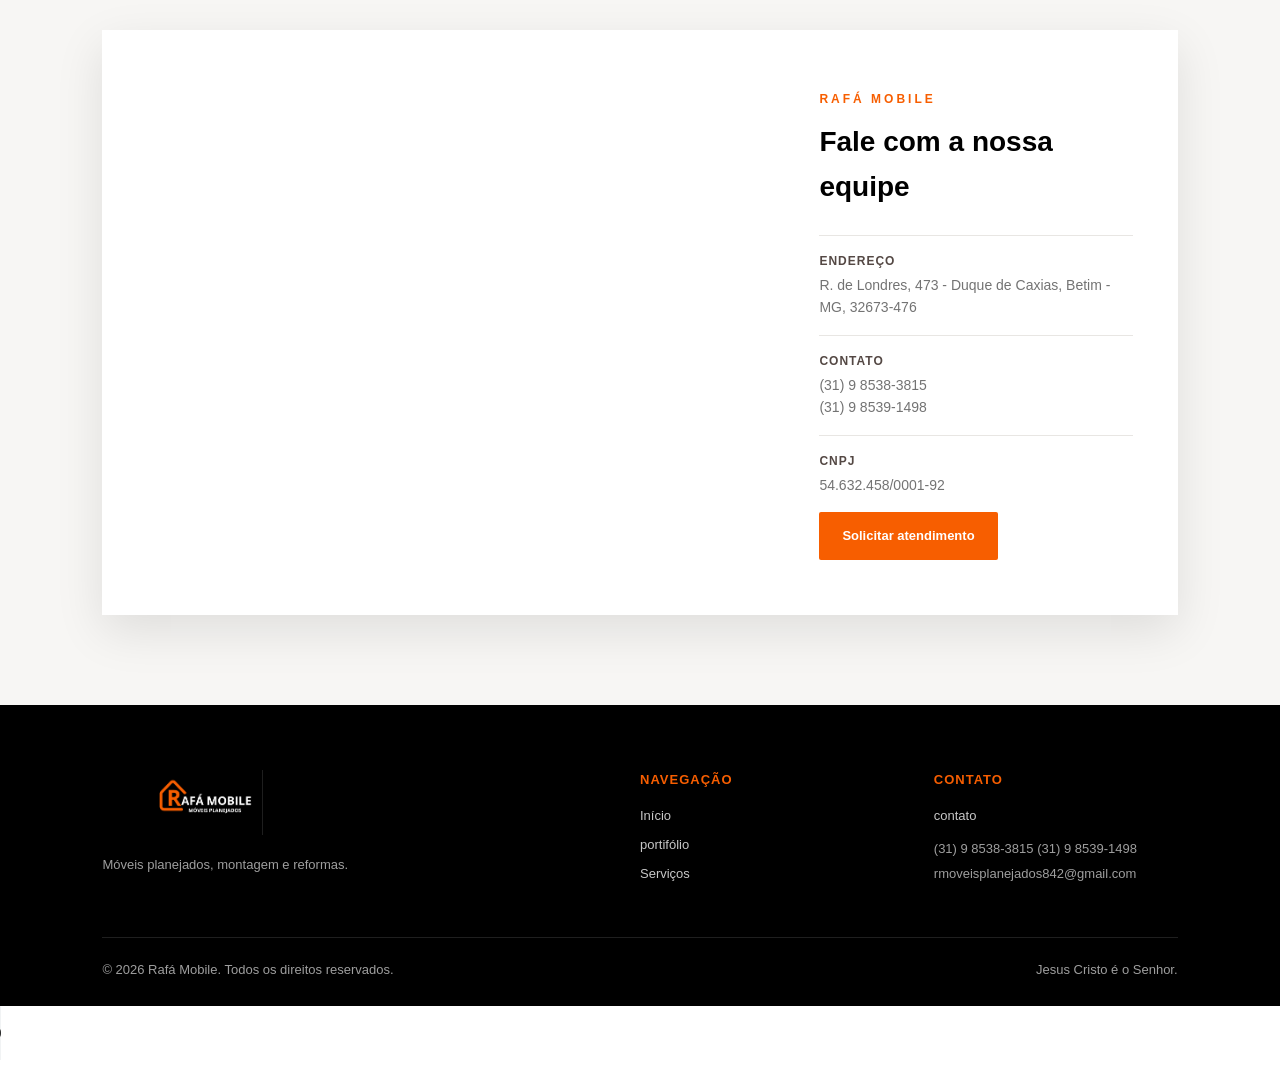
==== commit 35744f3b: "atualização final do site" ====
--- a/site marcenaria/index.html
+++ b/site marcenaria/index.html
@@ -85,14 +85,7 @@
                 Portfólio
             </a>
 
-            <div class="submenu">
-
-                <a href="portifolio.html#cozinhas">Cozinhas</a>
-                <a href="portifolio.html#quartos">Quartos</a>
-                <a href="portifolio.html#salas">Salas</a>
-                <a href="portifolio.html#banheiros">Banheiros</a>
-                <a href="portifolio.html#salascomerciais">Salas Comerciais</a>
-                
+            
             </div>
 
         </div>
@@ -101,14 +94,7 @@
             Serviços
         </a>
 
-        <a href="https://wa.me/5531985383815"
-           target="_blank"
-           rel="noopener noreferrer"
-           class="botao-whatsapp">
-
-            WhatsApp
-
-        </a>
+        
 
     </nav>
 
@@ -183,8 +169,11 @@
                         href="servicos.html"
                         class="botao secundario"
                     >
-                        Conheça nossos serviços
+                        Especialidades
                     </a>
+
+                    
+
 
                 </div>
 
@@ -289,12 +278,7 @@
                        confiança de nossos clientes.
                     </p>
 
-                    <p>
-                        Ao longo dessa trajetória, conquistamos nosso espaço
-                        através de projetos realizados com atenção aos detalhes,
-                        compromisso com cada etapa e, principalmente, pela
-                        confiança de nossos clientes.
-                    </p>
+                    
 
                     <p>
                         Mais do que produzir móveis, buscamos criar projetos que
@@ -612,7 +596,7 @@
     </footer>
 
 <audio id="somAmbiente" controls loop>
-    <source src="musica.mp3" type="audio/mp3">
+    <source src="musica do site.mp3" type="audio/mp3">
 </audio>
 
 <button id="botaoSom" class="botao-som" type="button">
--- a/site marcenaria/style.css
+++ b/site marcenaria/style.css
@@ -433,6 +433,10 @@
 }
 
 
+
+
+
+
 /* ==========================================================
    SEÇÕES
    ========================================================== */
@@ -1179,7 +1183,7 @@
 
     text-align: center;
 
-    border-bottom: 1px solid var(--cinza-claro);
+    border-bottom: 4px solid var(--cinza-claro);
 }
 
 
@@ -1665,8 +1669,10 @@
 .titulo-servicos {
     max-width: 900px;
     margin: 0 auto;
-    padding: 60px 30px 50px;
+    padding: 60px 30px 65px;
     text-align: center;
+    border-bottom: 1px solid
+    var(--cinza);
 }
 
 .titulo-servicos span {
@@ -1721,7 +1727,7 @@
 
 .servico-imagem {
     width: 100%;
-    height: 420px;
+    height: 100%;
     overflow: hidden;
 }
 
@@ -1828,6 +1834,11 @@
 ===================================================== */
 
 @media (max-width: 768px) {
+    .titulo-servicos{
+        padding-bottom: 65px;
+        border-bottom: 1px solid
+        var(--cinza-claro);
+    }
 
     /* Cabeçalho menor no celular */
     .header {
@@ -1890,7 +1901,8 @@
 
     /* Imagem */
     .servico-imagem {
-        height: 250px;
+    height: auto;
+    min-height: 100%;
     }
 
 
@@ -1915,6 +1927,9 @@
 
     .servico-contato h2 {
         font-size: 26px;
+    }
+    .servico-texto h2.titulo-menor{
+        font-size: 22px;
     }
 
 }
@@ -2443,4 +2458,133 @@
         font-size: 8px;
     }
 
+}
+
+/* ==========================================================
+   BOTÃO SOLICITAR ATENDIMENTO - PORTFÓLIO
+   ========================================================== */
+
+.portfolio-atendimento {
+    display: flex;
+    justify-content: center;
+    align-items: center;
+    padding: 28px 6% 35px;
+}
+
+.portfolio-atendimento a {
+    position: relative;
+    display: inline-flex;
+    align-items: center;
+    justify-content: center;
+
+    min-height: 48px;
+    padding: 0 28px;
+
+    background-color: var(--laranja);
+    color: white;
+
+    font-size: 13px;
+    font-weight: bold;
+    text-decoration: none;
+
+    border-radius: 2px;
+
+    animation: pulsarAtendimento 2.2s infinite;
+    overflow: hidden;
+    box-shadow: 0 0 0 rgba(247,94,0,0.6);
+}
+
+@keyframes pulsarAtendimento {
+
+    0%, 100% {
+        transform: scale(1);
+        box-shadow: 0 0 0 0 rgba(247,94,0,0.5);
+    }
+
+    50% {
+        transform: scale(1.04);
+        box-shadow: 0 0 18px 4px rgba(247,94,0,0.25);
+    }
+
+
+}
+
+.portfolio-atendimento a::after {
+
+    content: "";
+
+    position: absolute;
+
+    top: 0;
+    left: -100%;
+
+    width: 45%;
+    height: 100%;
+
+    background: linear-gradient(
+        90deg,
+        transparent,
+        rgba(255,255,255,0.45),
+        transparent
+    );
+
+    transform: skewX(-20deg);
+
+    animation: brilhoAtendimento 3.5s infinite;
+}
+
+@keyframes brilhoAtendimento {
+
+    0%, 55% {
+        left: -100%;
+    }
+
+    75%, 100% {
+        left: 130%;
+    }
+
+}
+
+/* =====================================================
+   ACABAMENTO - TOPO DA PÁGINA DE SERVIÇOS
+===================================================== */
+
+.titulo-servicos {
+    position: relative;
+    padding-bottom: 45px;
+}
+
+/* pequeno detalhe laranja */
+.titulo-servicos::after {
+    content: "";
+    display: block;
+    width: 45px;
+    height: 3px;
+    background-color: var(--laranja);
+    margin: 28px auto 0;
+}
+
+/* linha de divisão antes dos serviços */
+.lista-servicos {
+    border-top: 1px solid var(--cinza-claro);
+}
+
+
+/* =====================================================
+   AJUSTE SOMENTE PARA CELULAR
+===================================================== */
+
+@media (max-width: 768px) {
+
+    .titulo-servicos {
+        padding-top: 30px !important;
+        padding-bottom: 35px !important;
+    }
+
+    .titulo-servicos::after {
+        width: 35px;
+        height: 2px;
+        margin-top: 22px;
+    }
+
 }
